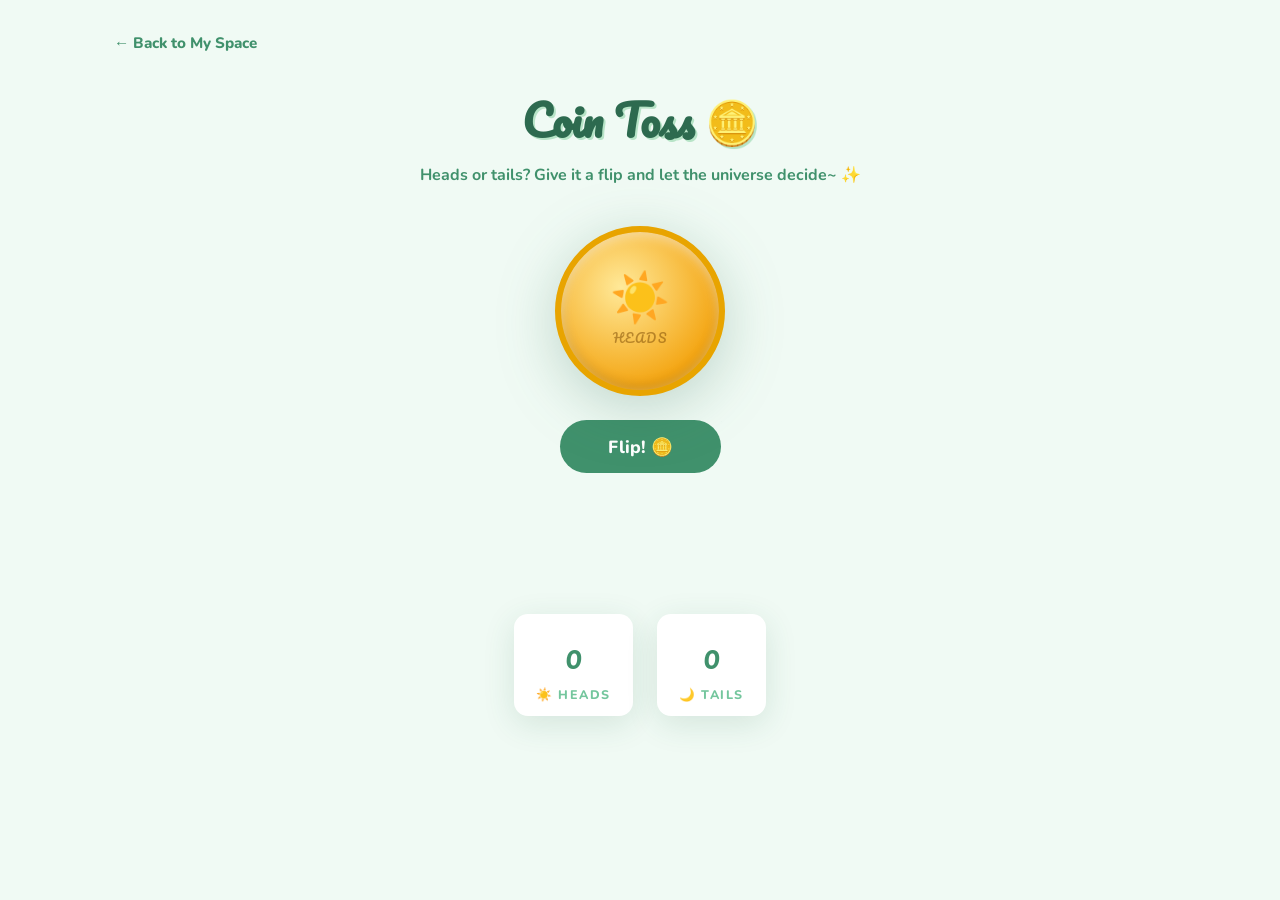
==== coin-toss.html @ 45ebca52 "Add dashboard and coin toss site - New index.html: dashboard with cards for all sites - bobo.html: B" ====
<!DOCTYPE html>
<html lang="en">
<head>
  <meta charset="UTF-8">
  <meta name="viewport" content="width=device-width, initial-scale=1.0">
  <title>Coin Toss 🪙</title>
  <link rel="stylesheet" href="style.css">
  <style>
    .coin-wrap {
      max-width: 480px;
      margin: 0 auto;
      text-align: center;
    }

    /* 3-D stage */
    .coin-stage {
      perspective: 700px;
      display: flex;
      justify-content: center;
      margin: 2.5rem 0 1.5rem;
    }
    .coin {
      width: 170px; height: 170px;
      position: relative;
      transform-style: preserve-3d;
      transition: transform 1.3s cubic-bezier(.25,.46,.45,.94);
      cursor: pointer;
      filter: drop-shadow(0 12px 28px rgba(45,106,79,.25));
    }
    .coin:hover { filter: drop-shadow(0 16px 36px rgba(45,106,79,.35)); }

    .coin-face {
      position: absolute; inset: 0;
      border-radius: 50%;
      backface-visibility: hidden;
      display: flex; flex-direction: column;
      align-items: center; justify-content: center;
      gap: .3rem;
    }
    /* Heads — gold */
    .coin-heads {
      background: radial-gradient(circle at 38% 35%, #ffe999, #f4a614 70%);
      border: 6px solid #e8a400;
      box-shadow: inset 0 4px 12px rgba(255,255,255,.5), inset 0 -4px 12px rgba(0,0,0,.15);
    }
    /* Tails — green */
    .coin-tails {
      background: radial-gradient(circle at 38% 35%, #b7e4c7, #40916c 70%);
      border: 6px solid #2d6a4f;
      box-shadow: inset 0 4px 12px rgba(255,255,255,.4), inset 0 -4px 12px rgba(0,0,0,.15);
      transform: rotateY(180deg);
    }
    .coin-emoji { font-size: 3rem; line-height: 1; }
    .coin-label {
      font-family: 'Pacifico', cursive;
      font-size: .78rem; letter-spacing: 2px;
      color: rgba(0,0,0,.4);
    }
    .coin-heads .coin-label { color: rgba(120,70,0,.5); }
    .coin-tails .coin-label { color: rgba(255,255,255,.6); }

    /* Flip button */
    .flip-btn {
      background: var(--g700); color: #fff; border: none;
      border-radius: 50px; padding: .9rem 3rem;
      font-family: 'Nunito', sans-serif;
      font-size: 1.1rem; font-weight: 800;
      cursor: pointer; transition: background .2s, transform .15s;
      margin-bottom: 1.8rem;
    }
    .flip-btn:hover  { background: var(--g800); transform: scale(1.05); }
    .flip-btn:active { transform: scale(.97); }
    .flip-btn:disabled { background: var(--g300); cursor: not-allowed; transform: none; }

    /* Result */
    .result-box {
      background: var(--white);
      border-radius: var(--radius);
      padding: 1.6rem 2rem;
      box-shadow: var(--shadow);
      min-height: 80px;
      display: flex; align-items: center;
      justify-content: center; flex-direction: column;
      gap: .4rem;
      opacity: 0; transition: opacity .4s ease;
    }
    .result-box.show { opacity: 1; }
    .result-label {
      font-family: 'Pacifico', cursive;
      font-size: 1.8rem; color: var(--g800);
    }
    .result-sub {
      font-size: .95rem; font-weight: 700;
      color: var(--g700); line-height: 1.5;
    }

    /* Score tally */
    .tally {
      display: flex; gap: 1.5rem;
      justify-content: center; margin-top: 2rem;
    }
    .tally-item {
      background: var(--white);
      border-radius: var(--rsm);
      padding: .8rem 1.4rem;
      box-shadow: var(--shadow);
      text-align: center;
      min-width: 90px;
    }
    .tally-num {
      font-family: 'Pacifico', cursive;
      font-size: 2rem; color: var(--g700);
    }
    .tally-name {
      font-size: .78rem; font-weight: 800;
      text-transform: uppercase; letter-spacing: 1.5px;
      color: var(--g500); margin-top: .2rem;
    }
  </style>
</head>
<body>

<div class="floaties" id="floaties"></div>

<div class="container">
  <a href="index.html" class="back-link">← Back to My Space</a>

  <h1 class="page-title">Coin Toss 🪙</h1>
  <p class="page-sub">Heads or tails? Give it a flip and let the universe decide~ ✨</p>

  <div class="coin-wrap">

    <!-- Coin -->
    <div class="coin-stage">
      <div class="coin" id="coin" onclick="flip()">
        <div class="coin-face coin-heads">
          <span class="coin-emoji">☀️</span>
          <span class="coin-label">HEADS</span>
        </div>
        <div class="coin-face coin-tails">
          <span class="coin-emoji">🌙</span>
          <span class="coin-label">TAILS</span>
        </div>
      </div>
    </div>

    <!-- Button -->
    <button class="flip-btn" id="flip-btn" onclick="flip()">Flip! 🪙</button>

    <!-- Result -->
    <div class="result-box" id="result-box">
      <p class="result-sub">Click the coin or the button to flip~ 🌿</p>
    </div>

    <!-- Tally -->
    <div class="tally">
      <div class="tally-item">
        <div class="tally-num" id="heads-count">0</div>
        <div class="tally-name">☀️ Heads</div>
      </div>
      <div class="tally-item">
        <div class="tally-num" id="tails-count">0</div>
        <div class="tally-name">🌙 Tails</div>
      </div>
    </div>

  </div>
</div>

<script>
  const HEADS_MSGS = [
    "☀️ Heads! The sun says yes~",
    "☀️ Heads! Bright side wins!",
    "☀️ Heads! Shining through~ ✨",
    "☀️ Heads! The universe agrees! 💚",
    "☀️ Heads! Go for it! 🌟"
  ];
  const TAILS_MSGS = [
    "🌙 Tails! The moon has spoken~",
    "🌙 Tails! Mysterious and so it is!",
    "🌙 Tails! Night side wins~ 🌿",
    "🌙 Tails! The stars have decided! ✨",
    "🌙 Tails! So be it~ 💚"
  ];

  let rotation = 0;
  let flipping = false;
  let heads = 0, tails = 0;

  function flip() {
    if (flipping) return;
    flipping = true;

    const btn = document.getElementById('flip-btn');
    const result = document.getElementById('result-box');
    btn.disabled = true;
    result.classList.remove('show');

    const isHeads = Math.random() < 0.5;
    const spins = 5 + Math.floor(Math.random() * 4);
    const extra = isHeads ? 0 : 180;
    rotation += spins * 360 + extra;

    const coin = document.getElementById('coin');
    coin.style.transform = `rotateY(${rotation}deg)`;

    setTimeout(() => {
      if (isHeads) {
        heads++;
        document.getElementById('heads-count').textContent = heads;
        const msg = HEADS_MSGS[Math.floor(Math.random() * HEADS_MSGS.length)];
        result.innerHTML = `<p class="result-label">Heads! ☀️</p><p class="result-sub">${msg}</p>`;
      } else {
        tails++;
        document.getElementById('tails-count').textContent = tails;
        const msg = TAILS_MSGS[Math.floor(Math.random() * TAILS_MSGS.length)];
        result.innerHTML = `<p class="result-label">Tails! 🌙</p><p class="result-sub">${msg}</p>`;
      }
      result.classList.add('show');
      btn.disabled = false;
      flipping = false;
    }, 1350);
  }

  // floating bg
  const FLOATIES = ['🪙','✨','🌿','💫','⭐','🍀','🌸','💚'];
  const el = document.getElementById('floaties');
  for (let i = 0; i < 14; i++) {
    const s = document.createElement('span');
    s.className = 'floaty';
    s.textContent = FLOATIES[Math.floor(Math.random() * FLOATIES.length)];
    s.style.left = Math.random() * 100 + 'vw';
    s.style.animationDuration = (12 + Math.random() * 14) + 's';
    s.style.animationDelay = (Math.random() * 16) + 's';
    s.style.fontSize = (.9 + Math.random() * .8) + 'rem';
    el.appendChild(s);
  }
</script>
</body>
</html>
---- style.css ----
@import url('https://fonts.googleapis.com/css2?family=Pacifico&family=Nunito:wght@400;600;700;800&display=swap');

:root {
  --g900: #1b4332;
  --g800: #2d6a4f;
  --g700: #40916c;
  --g500: #74c69d;
  --g300: #b7e4c7;
  --g100: #d8f3dc;
  --g50:  #f0faf4;
  --pink: #ffb3c6;
  --yellow: #fff3b0;
  --white: #ffffff;
  --text: #1b4332;
  --shadow: 0 8px 32px rgba(45,106,79,0.14);
  --radius: 24px;
  --rsm: 14px;
}

*, *::before, *::after { margin: 0; padding: 0; box-sizing: border-box; }

body {
  font-family: 'Nunito', sans-serif;
  background: var(--g50);
  color: var(--text);
  min-height: 100vh;
  overflow-x: hidden;
}

/* ── Floating bg decorations ─────────────────── */
.floaties {
  position: fixed; inset: 0;
  pointer-events: none; z-index: 0; overflow: hidden;
}
.floaty {
  position: absolute; bottom: -60px;
  font-size: 1.4rem; opacity: 0;
  animation: float-up linear infinite;
}
@keyframes float-up {
  0%   { transform: translateY(0) rotate(0deg);   opacity: 0; }
  10%  { opacity: .35; }
  90%  { opacity: .35; }
  100% { transform: translateY(-110vh) rotate(360deg); opacity: 0; }
}

/* ── Layout ───────────────────────────────────── */
.container {
  max-width: 1100px; margin: 0 auto;
  padding: 2rem 1.5rem; position: relative; z-index: 1;
}

/* ── Characters ───────────────────────────────── */
.characters {
  display: flex; justify-content: center;
  align-items: flex-end; gap: 2rem; flex-wrap: wrap;
}
.character { text-align: center; }
.character.char-panda { animation: bobble 3s ease-in-out infinite; }
.character.char-fries { animation: bobble 3s ease-in-out infinite; animation-delay: .6s; }
@keyframes bobble {
  0%,100% { transform: translateY(0); }
  50%      { transform: translateY(-12px); }
}
.char-label {
  font-size: .88rem; font-weight: 800;
  color: var(--g700); margin-top: .4rem;
}

/* ── Hero ─────────────────────────────────────── */
.hero { text-align: center; padding: 3rem 0 1rem; }
.hero-text { flex: 1; min-width: 200px; }

.site-title {
  font-family: 'Pacifico', cursive;
  font-size: clamp(2rem, 6vw, 3.6rem);
  color: var(--g800);
  text-shadow: 3px 3px 0 var(--g300), 6px 6px 0 rgba(45,106,79,.08);
  line-height: 1.2; margin-bottom: .9rem;
}
.site-sub {
  font-size: 1.05rem; font-weight: 700;
  color: var(--g700); line-height: 1.7;
}

/* ── Cards (homepage) ─────────────────────────── */
.categories {
  display: grid;
  grid-template-columns: repeat(auto-fit, minmax(270px, 1fr));
  gap: 1.5rem; margin: 2.8rem 0;
}
.card {
  background: var(--white); border-radius: var(--radius);
  padding: 2.2rem 1.8rem;
  text-decoration: none; color: var(--text);
  box-shadow: var(--shadow); border: 3px solid transparent;
  transition: transform .3s, box-shadow .3s, border-color .3s;
  display: flex; flex-direction: column;
  align-items: center; text-align: center; gap: .8rem;
}
.card:hover {
  transform: translateY(-10px);
  box-shadow: 0 22px 52px rgba(45,106,79,.2);
}
.card-quiz  { border-color: var(--g300); }
.card-quiz:hover  { border-color: var(--g700); background: linear-gradient(135deg,#fff,var(--g50)); }
.card-heart { border-color: var(--pink); }
.card-heart:hover { border-color: #ff85a2; background: linear-gradient(135deg,#fff,#fff5f8); }
.card-wish  { border-color: var(--yellow); }
.card-wish:hover  { border-color: #f5c518; background: linear-gradient(135deg,#fff,#fffdf0); }

.card-icon { font-size: 3rem; line-height: 1; }
.card h2 {
  font-family: 'Pacifico', cursive;
  font-size: 1.25rem; color: var(--g800);
}
.card p { font-size: .93rem; color: var(--g700); line-height: 1.65; }
.card-cta {
  margin-top: auto;
  background: var(--g700); color: #fff;
  padding: .58rem 1.6rem; border-radius: 50px;
  font-weight: 800; font-size: .88rem;
  transition: background .25s;
}
.card:hover .card-cta { background: var(--g800); }

/* ── Footer ───────────────────────────────────── */
footer {
  text-align: center; padding: 2rem 0;
  color: var(--g700); font-weight: 700; font-size: .93rem;
}

/* ── Shared page chrome ───────────────────────── */
.back-link {
  display: inline-flex; align-items: center; gap: .4rem;
  color: var(--g700); font-weight: 800; text-decoration: none;
  font-size: .95rem; margin-bottom: 1.8rem;
  transition: color .2s;
}
.back-link:hover { color: var(--g800); }

.page-title {
  font-family: 'Pacifico', cursive;
  font-size: clamp(1.7rem,4vw,2.7rem);
  color: var(--g800); text-align: center;
  text-shadow: 2px 2px 0 var(--g300);
  margin-bottom: .4rem;
}
.page-sub {
  text-align: center; color: var(--g700);
  font-size: 1rem; font-weight: 700; margin-bottom: 2.5rem;
}

/* ════════════════════════════════════════════════
   QUIZ
   ════════════════════════════════════════════════ */
.quiz-wrap { max-width: 680px; margin: 0 auto; }

.progress-bar {
  background: var(--g100); border-radius: 50px;
  height: 11px; margin-bottom: .4rem; overflow: hidden;
}
.progress-fill {
  height: 100%;
  background: linear-gradient(90deg, var(--g500), var(--g700));
  border-radius: 50px; transition: width .5s ease;
}
.progress-label {
  text-align: right; font-size: .82rem;
  font-weight: 800; color: var(--g700); margin-bottom: 1.8rem;
}

.q-card {
  background: var(--white); border-radius: var(--radius);
  padding: 2.4rem 2rem; box-shadow: var(--shadow);
}
.q-tag {
  font-size: .75rem; font-weight: 800;
  text-transform: uppercase; letter-spacing: 2px;
  color: var(--g500); margin-bottom: .9rem;
}
.q-text {
  font-size: 1.25rem; font-weight: 800;
  color: var(--text); line-height: 1.5; margin-bottom: 2rem;
}

.options { display: grid; gap: .75rem; }

.opt-btn {
  background: var(--g50); border: 2.5px solid var(--g100);
  border-radius: var(--rsm); padding: .95rem 1.3rem;
  font-family: 'Nunito', sans-serif;
  font-size: .93rem; font-weight: 700;
  color: var(--text); cursor: pointer; text-align: left;
  transition: background .2s, border-color .2s, transform .15s;
  opacity: 0; transform: translateX(-18px);
  animation: opt-in .35s ease forwards;
}
.opt-btn:hover:not(:disabled) {
  background: var(--g100); border-color: var(--g500);
  transform: translateX(5px);
}
.opt-btn.correct {
  background: #d4edda; border-color: #28a745; color: #155724;
}
.opt-btn.wrong {
  background: #f8d7da; border-color: #dc3545; color: #721c24;
}
.opt-btn:disabled { cursor: default; }

@keyframes opt-in {
  to { opacity: 1; transform: translateX(0); }
}

.q-feedback {
  margin-top: 1.2rem;
  padding: .9rem 1.2rem;
  border-radius: var(--rsm);
  font-size: 1rem; font-weight: 800;
  text-align: center; line-height: 1.5;
  animation: opt-in .35s ease forwards;
}
.q-feedback.correct-fb { background: #d4edda; color: #155724; }
.q-feedback.wrong-fb   { background: #fff3f5; color: #721c24; }

.next-btn {
  display: block; margin: 1.6rem auto 0;
  background: var(--g700); color: #fff; border: none;
  border-radius: 50px; padding: .82rem 2.4rem;
  font-family: 'Nunito', sans-serif;
  font-size: .97rem; font-weight: 800;
  cursor: pointer; transition: background .2s, transform .15s;
  opacity: 0; animation: fadein .3s ease .2s forwards;
}
.next-btn:hover { background: var(--g800); transform: scale(1.04); }

/* Result */
.result-card {
  background: var(--white); border-radius: var(--radius);
  padding: 3.2rem 2rem; box-shadow: var(--shadow);
  text-align: center; display: none;
}
.result-card.show { display: block; }
.result-emo {
  font-size: 5rem; display: block; margin-bottom: .8rem;
  animation: pop .5s ease;
}
@keyframes pop {
  0%   { transform: scale(0); }
  75%  { transform: scale(1.25); }
  100% { transform: scale(1); }
}
.result-score {
  font-family: 'Pacifico', cursive;
  font-size: 4.5rem; color: var(--g700);
}
.result-msg {
  font-size: 1.07rem; font-weight: 700;
  color: var(--g800); margin: 1rem 0 2rem; line-height: 1.65;
}
.result-actions { display: flex; gap: .75rem; justify-content: center; flex-wrap: wrap; }
.rbtn {
  background: var(--g700); color: #fff; border: none;
  border-radius: 50px; padding: .82rem 2rem;
  font-family: 'Nunito', sans-serif;
  font-size: .93rem; font-weight: 800;
  cursor: pointer; transition: background .2s, transform .15s; text-decoration: none;
}
.rbtn:hover { background: var(--g800); transform: scale(1.04); }
.rbtn.outline {
  background: #fff; color: var(--g700);
  border: 2.5px solid var(--g700);
}
.rbtn.outline:hover { background: var(--g50); }

@keyframes fadein { to { opacity: 1; } }

/* ════════════════════════════════════════════════
   HEART / GIFT LIST
   ════════════════════════════════════════════════ */
.gifts-grid {
  display: grid;
  grid-template-columns: repeat(auto-fit, minmax(270px, 1fr));
  gap: 1.5rem; max-width: 920px; margin: 0 auto;
}
.gift-card {
  background: var(--white); border-radius: var(--radius);
  padding: 2.2rem 1.8rem; box-shadow: var(--shadow);
  text-align: center; border: 3px solid var(--g100);
  transition: border-color .3s, transform .3s;
  position: relative; overflow: hidden;
}
.gift-card:hover { transform: translateY(-6px); }
.gift-card.promised { border-color: var(--g500); background: linear-gradient(135deg,#fff,var(--g50)); }

.gift-ico { font-size: 2.8rem; display: block; margin-bottom: 1rem; }
.gift-title {
  font-family: 'Pacifico', cursive;
  font-size: 1.08rem; color: var(--g800); margin-bottom: .5rem;
}
.gift-desc {
  font-size: .88rem; color: var(--g700);
  line-height: 1.6; margin-bottom: 1.5rem;
}
.promise-btn {
  background: var(--g700); color: #fff; border: none;
  border-radius: 50px; padding: .62rem 1.5rem;
  font-family: 'Nunito', sans-serif;
  font-size: .88rem; font-weight: 800;
  cursor: pointer; transition: background .25s, transform .2s;
}
.promise-btn:hover { background: var(--g800); transform: scale(1.06); }
.promise-btn.done { background: #28a745; pointer-events: none; }

/* sparkle burst */
.sparkle {
  position: absolute; top: 50%; left: 50%;
  transform: translate(-50%,-50%);
  pointer-events: none; font-size: 2rem;
  opacity: 0; animation: sparkle-out .7s ease forwards;
}
@keyframes sparkle-out {
  0%   { opacity: 1; transform: translate(-50%,-50%) scale(.5); }
  60%  { opacity: 1; transform: translate(-50%,-50%) scale(1.6); }
  100% { opacity: 0; transform: translate(-50%,-60%) scale(2); }
}

/* ════════════════════════════════════════════════
   WISH / CHAT
   ════════════════════════════════════════════════ */
.wish-wrap { max-width: 580px; margin: 0 auto; }

.chat-box {
  background: var(--white); border-radius: var(--radius);
  padding: 1.8rem; box-shadow: var(--shadow); margin-bottom: 1.2rem;
}
.chat-msgs {
  min-height: 180px; max-height: 340px;
  overflow-y: auto; display: flex;
  flex-direction: column; gap: .7rem; margin-bottom: 1.4rem;
}
.bubble {
  padding: .8rem 1.2rem;
  border-radius: 18px 18px 18px 4px;
  font-size: .93rem; font-weight: 700;
  background: var(--g100); color: var(--text);
  align-self: flex-start; max-width: 82%;
  animation: bub-in .3s ease;
}
.bubble.sent {
  background: var(--g700); color: #fff;
  border-radius: 18px 18px 4px 18px;
  align-self: flex-end;
}
@keyframes bub-in {
  from { opacity:0; transform:translateY(8px); }
  to   { opacity:1; transform:translateY(0); }
}

.wish-input {
  width: 100%; border: 2.5px solid var(--g100);
  border-radius: var(--rsm); padding: 1rem 1.2rem;
  font-family: 'Nunito', sans-serif;
  font-size: .93rem; font-weight: 700;
  color: var(--text); resize: vertical; min-height: 100px;
  outline: none; transition: border-color .2s;
}
.wish-input:focus { border-color: var(--g500); }
.wish-input::placeholder { color: var(--g300); }

.send-btn {
  display: block; width: 100%;
  background: var(--g700); color: #fff; border: none;
  border-radius: 50px; padding: 1rem;
  font-family: 'Nunito', sans-serif;
  font-size: 1rem; font-weight: 800;
  cursor: pointer; margin-top: 1rem;
  transition: background .2s, transform .15s;
}
.send-btn:hover { background: var(--g800); transform: scale(1.02); }
.send-btn:disabled { background: var(--g300); cursor: not-allowed; transform: none; }

.wish-tip {
  text-align: center; font-size: .82rem; font-weight: 700;
  color: var(--g500); margin-top: .8rem;
}

/* ── Responsive ───────────────────────────────── */
@media (max-width: 600px) {
  .container { padding: 1rem; }
  .characters { gap: .8rem; }
  .q-card { padding: 1.6rem 1.2rem; }
  .result-card { padding: 2rem 1.2rem; }
  .chat-box { padding: 1.2rem; }
}
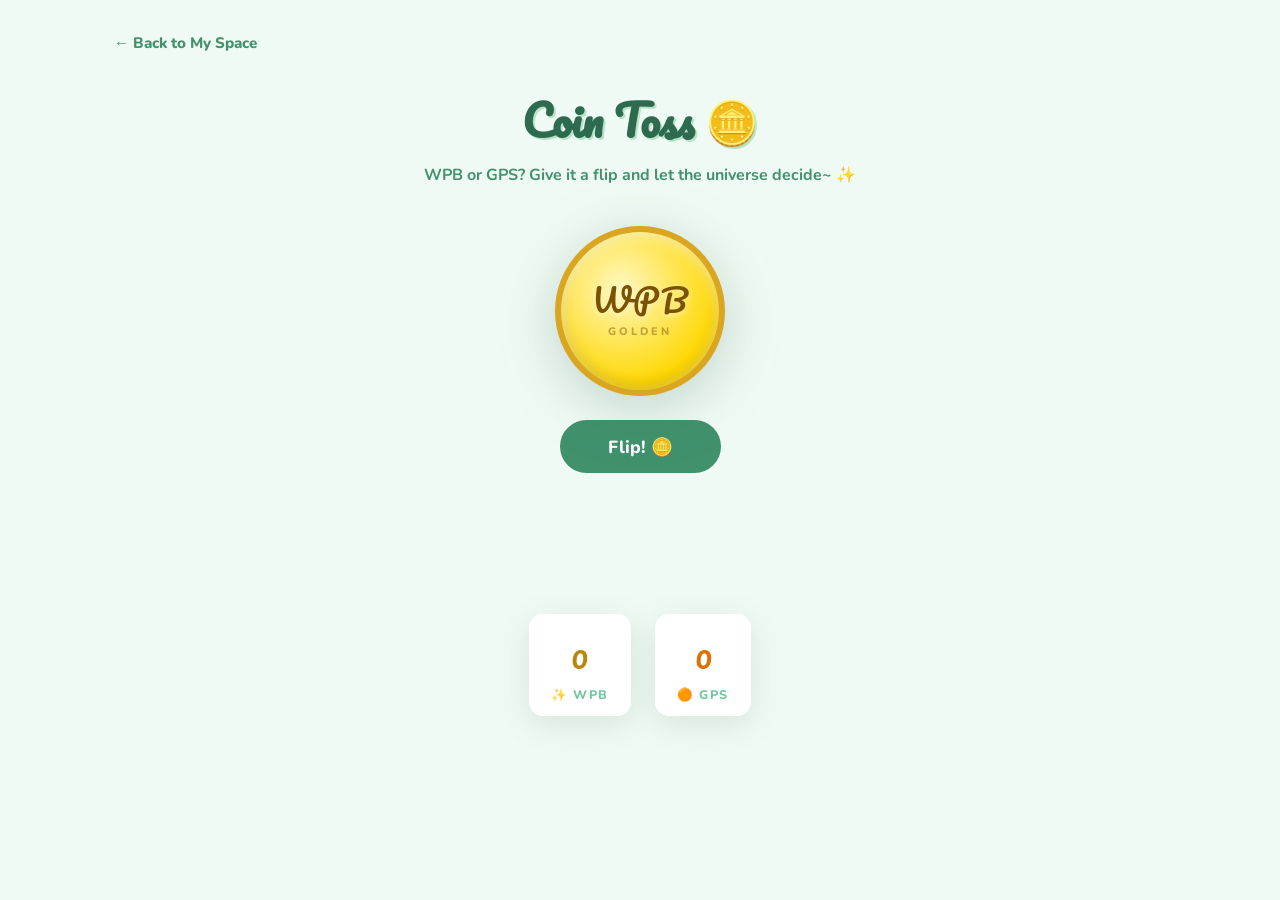
==== commit c10e0ab8: "Update coin toss: golden WPB and orange GPS sides https://claude.ai/code/session_01QMRSnEkUWWNGMmPiA" ====
--- a/coin-toss.html
+++ b/coin-toss.html
@@ -37,27 +37,33 @@
       align-items: center; justify-content: center;
       gap: .3rem;
     }
-    /* Heads — gold */
+    /* WPB — golden */
     .coin-heads {
-      background: radial-gradient(circle at 38% 35%, #ffe999, #f4a614 70%);
-      border: 6px solid #e8a400;
-      box-shadow: inset 0 4px 12px rgba(255,255,255,.5), inset 0 -4px 12px rgba(0,0,0,.15);
-    }
-    /* Tails — green */
+      background: radial-gradient(circle at 38% 35%, #fff8c0, #FFD700 70%);
+      border: 6px solid #DAA520;
+      box-shadow: inset 0 4px 14px rgba(255,255,255,.6), inset 0 -4px 14px rgba(0,0,0,.18);
+    }
+    /* GPS — orange */
     .coin-tails {
-      background: radial-gradient(circle at 38% 35%, #b7e4c7, #40916c 70%);
-      border: 6px solid #2d6a4f;
-      box-shadow: inset 0 4px 12px rgba(255,255,255,.4), inset 0 -4px 12px rgba(0,0,0,.15);
+      background: radial-gradient(circle at 38% 35%, #FFD080, #FF8C00 70%);
+      border: 6px solid #E07000;
+      box-shadow: inset 0 4px 14px rgba(255,255,255,.45), inset 0 -4px 14px rgba(0,0,0,.18);
       transform: rotateY(180deg);
     }
-    .coin-emoji { font-size: 3rem; line-height: 1; }
+    .coin-name {
+      font-family: 'Pacifico', cursive;
+      font-size: 2rem; line-height: 1;
+      letter-spacing: 2px;
+    }
+    .coin-heads .coin-name { color: #7a5200; text-shadow: 0 2px 6px rgba(255,255,255,.5); }
+    .coin-tails .coin-name { color: #7a3000; text-shadow: 0 2px 6px rgba(255,255,255,.4); }
     .coin-label {
-      font-family: 'Pacifico', cursive;
-      font-size: .78rem; letter-spacing: 2px;
-      color: rgba(0,0,0,.4);
-    }
-    .coin-heads .coin-label { color: rgba(120,70,0,.5); }
-    .coin-tails .coin-label { color: rgba(255,255,255,.6); }
+      font-size: .68rem; font-weight: 800;
+      letter-spacing: 3px; text-transform: uppercase;
+      margin-top: .25rem;
+    }
+    .coin-heads .coin-label { color: rgba(120,70,0,.45); }
+    .coin-tails .coin-label { color: rgba(100,40,0,.45); }
 
     /* Flip button */
     .flip-btn {
@@ -126,7 +132,7 @@
   <a href="index.html" class="back-link">← Back to My Space</a>
 
   <h1 class="page-title">Coin Toss 🪙</h1>
-  <p class="page-sub">Heads or tails? Give it a flip and let the universe decide~ ✨</p>
+  <p class="page-sub">WPB or GPS? Give it a flip and let the universe decide~ ✨</p>
 
   <div class="coin-wrap">
 
@@ -134,12 +140,12 @@
     <div class="coin-stage">
       <div class="coin" id="coin" onclick="flip()">
         <div class="coin-face coin-heads">
-          <span class="coin-emoji">☀️</span>
-          <span class="coin-label">HEADS</span>
+          <span class="coin-name">WPB</span>
+          <span class="coin-label">Golden</span>
         </div>
         <div class="coin-face coin-tails">
-          <span class="coin-emoji">🌙</span>
-          <span class="coin-label">TAILS</span>
+          <span class="coin-name">GPS</span>
+          <span class="coin-label">Orange</span>
         </div>
       </div>
     </div>
@@ -155,12 +161,12 @@
     <!-- Tally -->
     <div class="tally">
       <div class="tally-item">
-        <div class="tally-num" id="heads-count">0</div>
-        <div class="tally-name">☀️ Heads</div>
+        <div class="tally-num" id="heads-count" style="color:#b8860b">0</div>
+        <div class="tally-name">✨ WPB</div>
       </div>
       <div class="tally-item">
-        <div class="tally-num" id="tails-count">0</div>
-        <div class="tally-name">🌙 Tails</div>
+        <div class="tally-num" id="tails-count" style="color:#e07000">0</div>
+        <div class="tally-name">🟠 GPS</div>
       </div>
     </div>
 
@@ -168,24 +174,24 @@
 </div>
 
 <script>
-  const HEADS_MSGS = [
-    "☀️ Heads! The sun says yes~",
-    "☀️ Heads! Bright side wins!",
-    "☀️ Heads! Shining through~ ✨",
-    "☀️ Heads! The universe agrees! 💚",
-    "☀️ Heads! Go for it! 🌟"
+  const WPB_MSGS = [
+    "✨ WPB it is! Golden wins this round~",
+    "🌟 WPB! The golden side shines bright!",
+    "💛 WPB! Pure gold, just like that~",
+    "✨ WPB! Gleaming and glorious!",
+    "🌟 WPB! The golden choice prevails~"
   ];
-  const TAILS_MSGS = [
-    "🌙 Tails! The moon has spoken~",
-    "🌙 Tails! Mysterious and so it is!",
-    "🌙 Tails! Night side wins~ 🌿",
-    "🌙 Tails! The stars have decided! ✨",
-    "🌙 Tails! So be it~ 💚"
+  const GPS_MSGS = [
+    "🟠 GPS it is! Orange takes the crown~",
+    "🔥 GPS! Bold and bright, orange wins!",
+    "🟠 GPS! Warm and vivid, just like that~",
+    "🔥 GPS! The orange side has spoken!",
+    "🟠 GPS! Fiery and fierce, GPS wins~"
   ];
 
   let rotation = 0;
   let flipping = false;
-  let heads = 0, tails = 0;
+  let wpb = 0, gps = 0;
 
   function flip() {
     if (flipping) return;
@@ -206,15 +212,15 @@
 
     setTimeout(() => {
       if (isHeads) {
-        heads++;
-        document.getElementById('heads-count').textContent = heads;
-        const msg = HEADS_MSGS[Math.floor(Math.random() * HEADS_MSGS.length)];
-        result.innerHTML = `<p class="result-label">Heads! ☀️</p><p class="result-sub">${msg}</p>`;
+        wpb++;
+        document.getElementById('heads-count').textContent = wpb;
+        const msg = WPB_MSGS[Math.floor(Math.random() * WPB_MSGS.length)];
+        result.innerHTML = `<p class="result-label" style="color:#b8860b">WPB! ✨</p><p class="result-sub">${msg}</p>`;
       } else {
-        tails++;
-        document.getElementById('tails-count').textContent = tails;
-        const msg = TAILS_MSGS[Math.floor(Math.random() * TAILS_MSGS.length)];
-        result.innerHTML = `<p class="result-label">Tails! 🌙</p><p class="result-sub">${msg}</p>`;
+        gps++;
+        document.getElementById('tails-count').textContent = gps;
+        const msg = GPS_MSGS[Math.floor(Math.random() * GPS_MSGS.length)];
+        result.innerHTML = `<p class="result-label" style="color:#e07000">GPS! 🟠</p><p class="result-sub">${msg}</p>`;
       }
       result.classList.add('show');
       btn.disabled = false;
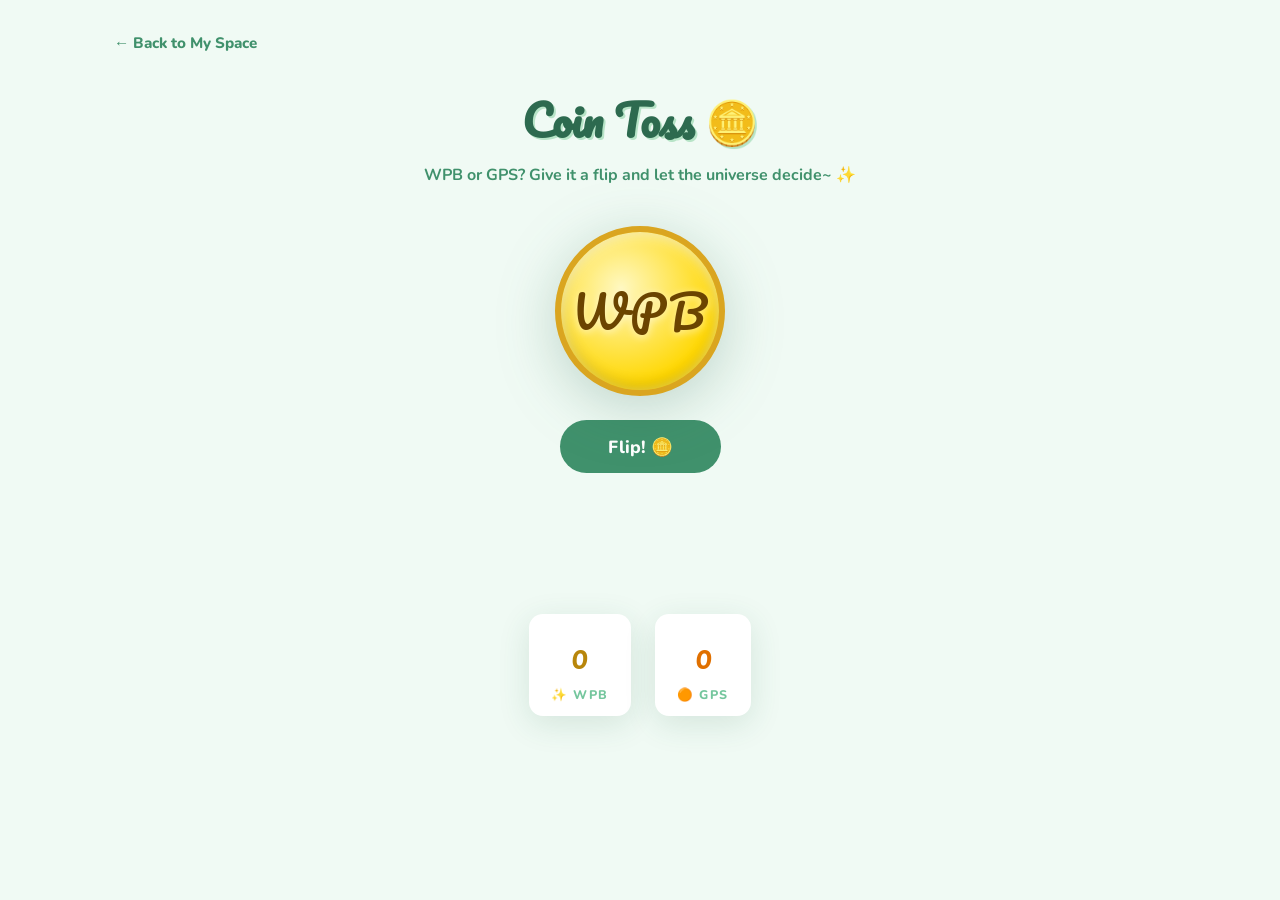
==== commit 8483febe: "Make WPB/GPS text larger and cleaner on coin faces https://claude.ai/code/session_01QMRSnEkUWWNGMmPi" ====
--- a/coin-toss.html
+++ b/coin-toss.html
@@ -52,18 +52,11 @@
     }
     .coin-name {
       font-family: 'Pacifico', cursive;
-      font-size: 2rem; line-height: 1;
-      letter-spacing: 2px;
-    }
-    .coin-heads .coin-name { color: #7a5200; text-shadow: 0 2px 6px rgba(255,255,255,.5); }
-    .coin-tails .coin-name { color: #7a3000; text-shadow: 0 2px 6px rgba(255,255,255,.4); }
-    .coin-label {
-      font-size: .68rem; font-weight: 800;
-      letter-spacing: 3px; text-transform: uppercase;
-      margin-top: .25rem;
-    }
-    .coin-heads .coin-label { color: rgba(120,70,0,.45); }
-    .coin-tails .coin-label { color: rgba(100,40,0,.45); }
+      font-size: 2.8rem; line-height: 1;
+      letter-spacing: 3px;
+    }
+    .coin-heads .coin-name { color: #6b4400; text-shadow: 0 2px 8px rgba(255,255,255,.6); }
+    .coin-tails .coin-name { color: #6b2800; text-shadow: 0 2px 8px rgba(255,255,255,.5); }
 
     /* Flip button */
     .flip-btn {
@@ -141,11 +134,9 @@
       <div class="coin" id="coin" onclick="flip()">
         <div class="coin-face coin-heads">
           <span class="coin-name">WPB</span>
-          <span class="coin-label">Golden</span>
         </div>
         <div class="coin-face coin-tails">
           <span class="coin-name">GPS</span>
-          <span class="coin-label">Orange</span>
         </div>
       </div>
     </div>
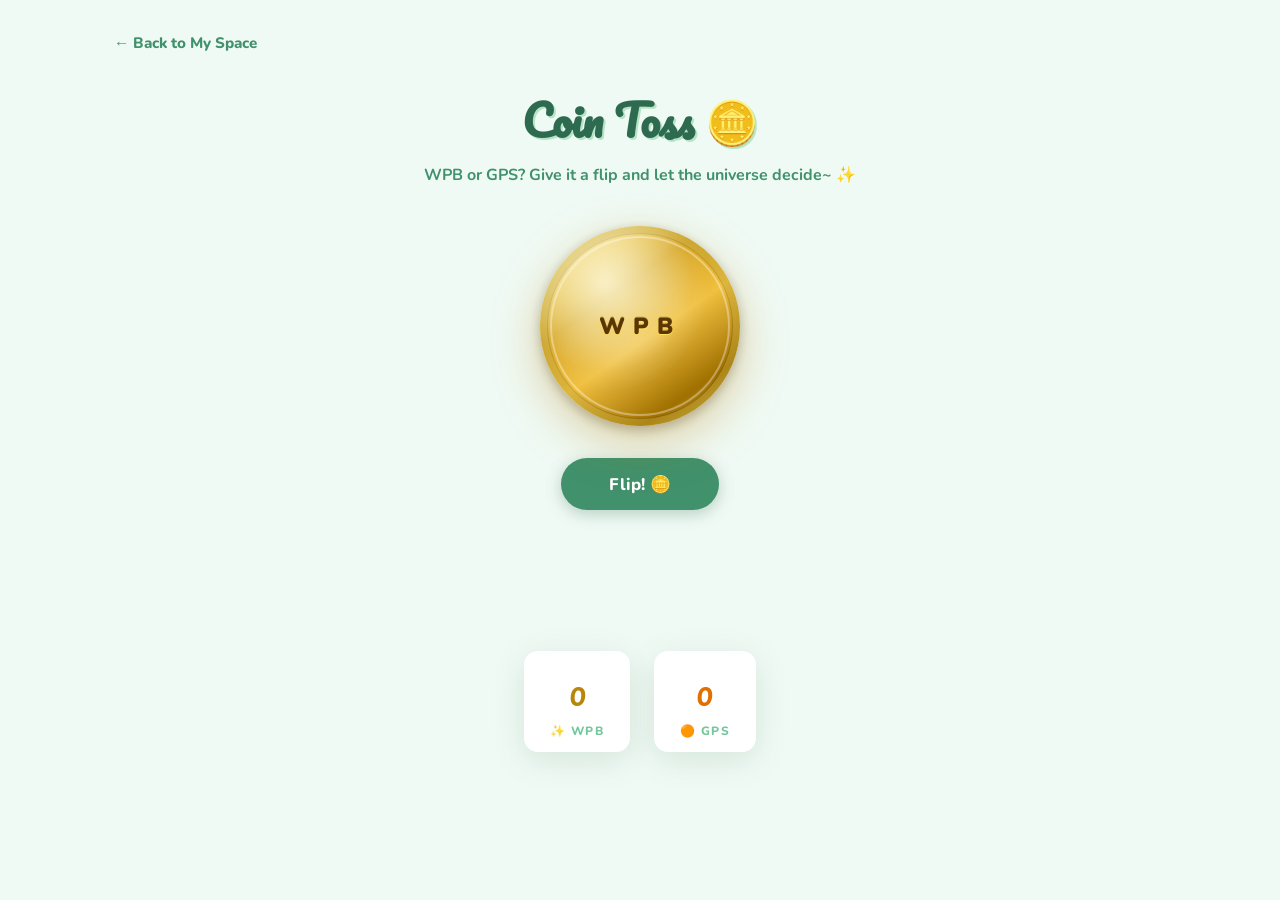
==== commit ad6aaba8: "Modern coin redesign with metallic gradients and visible edge - Layered radial + linear gradients fo" ====
--- a/coin-toss.html
+++ b/coin-toss.html
@@ -12,66 +12,124 @@
       text-align: center;
     }
 
-    /* 3-D stage */
+    /* ── 3-D stage ── */
     .coin-stage {
-      perspective: 700px;
+      perspective: 900px;
       display: flex;
       justify-content: center;
-      margin: 2.5rem 0 1.5rem;
-    }
+      margin: 2.5rem 0 2rem;
+    }
+
     .coin {
-      width: 170px; height: 170px;
+      width: 200px; height: 200px;
       position: relative;
       transform-style: preserve-3d;
-      transition: transform 1.3s cubic-bezier(.25,.46,.45,.94);
+      transition: transform 1.5s cubic-bezier(.33,.01,.2,1);
       cursor: pointer;
-      filter: drop-shadow(0 12px 28px rgba(45,106,79,.25));
-    }
-    .coin:hover { filter: drop-shadow(0 16px 36px rgba(45,106,79,.35)); }
-
+    }
+
+    /* ── Edge (visible mid-spin) ── */
+    .coin-edge {
+      position: absolute;
+      width: 100%; height: 100%;
+      border-radius: 50%;
+      background: conic-gradient(#aaa, #777, #ccc, #888, #bbb, #666, #aaa);
+      transform: rotateY(90deg) scaleX(.06);
+      backface-visibility: visible;
+    }
+
+    /* ── Shared face ── */
     .coin-face {
       position: absolute; inset: 0;
       border-radius: 50%;
       backface-visibility: hidden;
       display: flex; flex-direction: column;
       align-items: center; justify-content: center;
-      gap: .3rem;
-    }
-    /* WPB — golden */
+      overflow: hidden;
+    }
+
+    /* inner raised ring */
+    .coin-face::before {
+      content: '';
+      position: absolute; inset: 10px;
+      border-radius: 50%;
+      border: 2px solid rgba(255,255,255,.35);
+      pointer-events: none; z-index: 2;
+    }
+
+    /* gloss overlay */
+    .coin-face::after {
+      content: '';
+      position: absolute; inset: 0;
+      border-radius: 50%;
+      background: radial-gradient(ellipse at 35% 28%, rgba(255,255,255,.45) 0%, transparent 55%);
+      pointer-events: none; z-index: 3;
+    }
+
+    /* ── WPB — gold ── */
     .coin-heads {
-      background: radial-gradient(circle at 38% 35%, #fff8c0, #FFD700 70%);
-      border: 6px solid #DAA520;
-      box-shadow: inset 0 4px 14px rgba(255,255,255,.6), inset 0 -4px 14px rgba(0,0,0,.18);
-    }
-    /* GPS — orange */
+      background:
+        radial-gradient(circle at 32% 28%, rgba(255,252,200,.7) 0%, transparent 45%),
+        linear-gradient(145deg, #ffe066 0%, #d4a017 35%, #f0c040 55%, #a07000 80%, #ddb84a 100%);
+      box-shadow:
+        inset 0 0 0 7px rgba(255,220,80,.3),
+        inset 0 0 0 8px rgba(0,0,0,.15),
+        0 16px 48px rgba(180,120,0,.35),
+        0 4px 12px rgba(0,0,0,.25);
+    }
+
+    /* ── GPS — orange ── */
     .coin-tails {
-      background: radial-gradient(circle at 38% 35%, #FFD080, #FF8C00 70%);
-      border: 6px solid #E07000;
-      box-shadow: inset 0 4px 14px rgba(255,255,255,.45), inset 0 -4px 14px rgba(0,0,0,.18);
+      background:
+        radial-gradient(circle at 32% 28%, rgba(255,220,140,.6) 0%, transparent 45%),
+        linear-gradient(145deg, #ffb347 0%, #e06000 35%, #ff9020 55%, #b84000 80%, #ff8030 100%);
+      box-shadow:
+        inset 0 0 0 7px rgba(255,160,60,.25),
+        inset 0 0 0 8px rgba(0,0,0,.15),
+        0 16px 48px rgba(180,80,0,.35),
+        0 4px 12px rgba(0,0,0,.25);
       transform: rotateY(180deg);
     }
+
+    /* ── Coin text ── */
     .coin-name {
-      font-family: 'Pacifico', cursive;
-      font-size: 2.8rem; line-height: 1;
-      letter-spacing: 3px;
-    }
-    .coin-heads .coin-name { color: #6b4400; text-shadow: 0 2px 8px rgba(255,255,255,.6); }
-    .coin-tails .coin-name { color: #6b2800; text-shadow: 0 2px 8px rgba(255,255,255,.5); }
-
-    /* Flip button */
+      font-family: 'Nunito', sans-serif;
+      font-size: 1.45rem;
+      font-weight: 900;
+      letter-spacing: 8px;
+      text-transform: uppercase;
+      position: relative; z-index: 4;
+    }
+    .coin-heads .coin-name {
+      color: #5c3600;
+      text-shadow:
+        0 1px 0 rgba(255,230,100,.9),
+        0 -1px 0 rgba(0,0,0,.25),
+        0 0 12px rgba(255,200,0,.3);
+    }
+    .coin-tails .coin-name {
+      color: #3e1400;
+      text-shadow:
+        0 1px 0 rgba(255,180,80,.9),
+        0 -1px 0 rgba(0,0,0,.25),
+        0 0 12px rgba(255,120,0,.3);
+    }
+
+    /* ── Flip button ── */
     .flip-btn {
       background: var(--g700); color: #fff; border: none;
       border-radius: 50px; padding: .9rem 3rem;
       font-family: 'Nunito', sans-serif;
-      font-size: 1.1rem; font-weight: 800;
-      cursor: pointer; transition: background .2s, transform .15s;
+      font-size: 1.05rem; font-weight: 800;
+      cursor: pointer; transition: background .2s, transform .15s, box-shadow .2s;
+      box-shadow: 0 4px 16px rgba(45,106,79,.3);
       margin-bottom: 1.8rem;
     }
-    .flip-btn:hover  { background: var(--g800); transform: scale(1.05); }
+    .flip-btn:hover  { background: var(--g800); transform: scale(1.05); box-shadow: 0 8px 24px rgba(45,106,79,.4); }
     .flip-btn:active { transform: scale(.97); }
-    .flip-btn:disabled { background: var(--g300); cursor: not-allowed; transform: none; }
-
-    /* Result */
+    .flip-btn:disabled { background: var(--g300); cursor: not-allowed; transform: none; box-shadow: none; }
+
+    /* ── Result ── */
     .result-box {
       background: var(--white);
       border-radius: var(--radius);
@@ -81,19 +139,19 @@
       display: flex; align-items: center;
       justify-content: center; flex-direction: column;
       gap: .4rem;
-      opacity: 0; transition: opacity .4s ease;
+      opacity: 0; transition: opacity .45s ease;
     }
     .result-box.show { opacity: 1; }
     .result-label {
       font-family: 'Pacifico', cursive;
-      font-size: 1.8rem; color: var(--g800);
+      font-size: 1.8rem;
     }
     .result-sub {
-      font-size: .95rem; font-weight: 700;
+      font-size: .93rem; font-weight: 700;
       color: var(--g700); line-height: 1.5;
     }
 
-    /* Score tally */
+    /* ── Tally ── */
     .tally {
       display: flex; gap: 1.5rem;
       justify-content: center; margin-top: 2rem;
@@ -101,17 +159,16 @@
     .tally-item {
       background: var(--white);
       border-radius: var(--rsm);
-      padding: .8rem 1.4rem;
+      padding: .8rem 1.6rem;
       box-shadow: var(--shadow);
-      text-align: center;
-      min-width: 90px;
+      text-align: center; min-width: 95px;
     }
     .tally-num {
       font-family: 'Pacifico', cursive;
-      font-size: 2rem; color: var(--g700);
+      font-size: 2rem;
     }
     .tally-name {
-      font-size: .78rem; font-weight: 800;
+      font-size: .75rem; font-weight: 800;
       text-transform: uppercase; letter-spacing: 1.5px;
       color: var(--g500); margin-top: .2rem;
     }
@@ -132,6 +189,7 @@
     <!-- Coin -->
     <div class="coin-stage">
       <div class="coin" id="coin" onclick="flip()">
+        <div class="coin-edge"></div>
         <div class="coin-face coin-heads">
           <span class="coin-name">WPB</span>
         </div>
